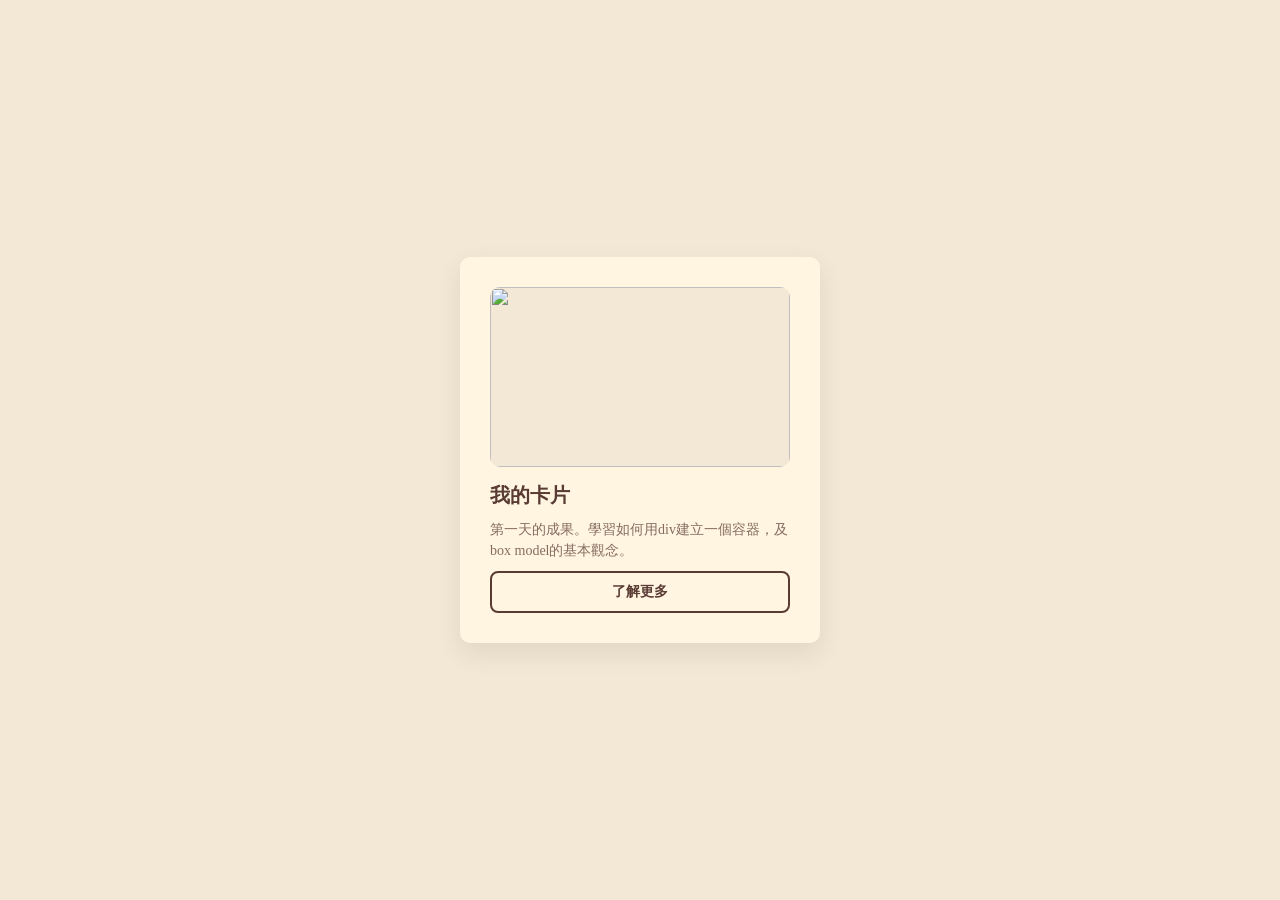
==== index.html @ f7aa59dc "init" ====
<!DOCTYPE html>
<html>

<head>
  <meta charset="UTF-8">
  <meta name="viewport" content="width=device-width, initial-scale=1">
  <title>CARD</title>
  <link rel="stylesheet" href="style.css">
</head>

<body>
  <div class="card">
    <div id="img_container">
      <img src="https://qetruucnsgahdyicltyb.supabase.co/storage/v1/object/public/illustration/angry_cat_20905136.png" alt="" />
    </div>
    <div id="title">我的卡片</div>
    <div id="description">
      第一天的成果。學習如何用div建立一個容器，及box model的基本觀念。
    </div>
    <button class="card-btn" type="">了解更多</button>
  </div>
</body>

</html>
---- style.css ----
body{
  background-color: #F2E8D5;
  /*background-color: #FFF5E0;*/
  display: flex;
  justify-content: center;
  align-items: center;
  color: #593B34;
  height: 100vh;
  margin: 0;
}

.card{
  width: 300px;
  background-color: #F2E8D5;
  background-color: #FFF5E0;
  padding: 30px;
  /*border: 1.5px solid #593B34;*/
  border-radius: 10px;
  box-shadow: 0 10px 25px rgba(89, 59, 52, 0.1);
  
  transition: all 0.3s ease;
}

.card:hover{
  box-shadow: 0 20px 40px rgba(89, 59, 52, 0.2);
  transform: translateY(-10px);
}

#img_container{
  height: 180px;
  background-color: #F2E8D5;
  border-radius: 10px;
  margin-bottom: 15px;
  
  overflow: hidden;
}

#img_container img{
  width: 100%;
  height: 100%;
  object-fit: cover;
  
  transition: transform 0.5s ease;
}

.card:hover #img_container img{
  transform: scale(1.1);
}

#title{
  font-size: 20px;
  font-weight:bold;
  margin-bottom: 10px;
}

#description{
  font-size: 14px;
  color: #866C5F;
  line-height: 1.5;
}

/*.card-btn{
  width: 100%;
  background-color: #593B34;
  color: #FFF5E0;
  padding: 10px;
  border: none;
  border-radius: 8px;
  margin-top: 10px;
  font-size: 14px;
  font-weight: bold;
  
  transition: all 0.2s ease;
}

.card-btn:hover{
  background-color: #866C5F;
}*/

.card-btn {
  width: 100%;
  background-color: transparent;
  color: #593B34;
  padding: 10px;
  border: 2px solid #593B34;
  border-radius: 8px;
  margin-top: 10px;
  font-size: 14px;
  font-weight: bold;
  
  transition: all 0.2s ease;
}

.card-btn:hover {
  background-color: #593B34;
  color: #FFF5E0;
}

.card-btn:active{
  transform: scale(0.98);
}
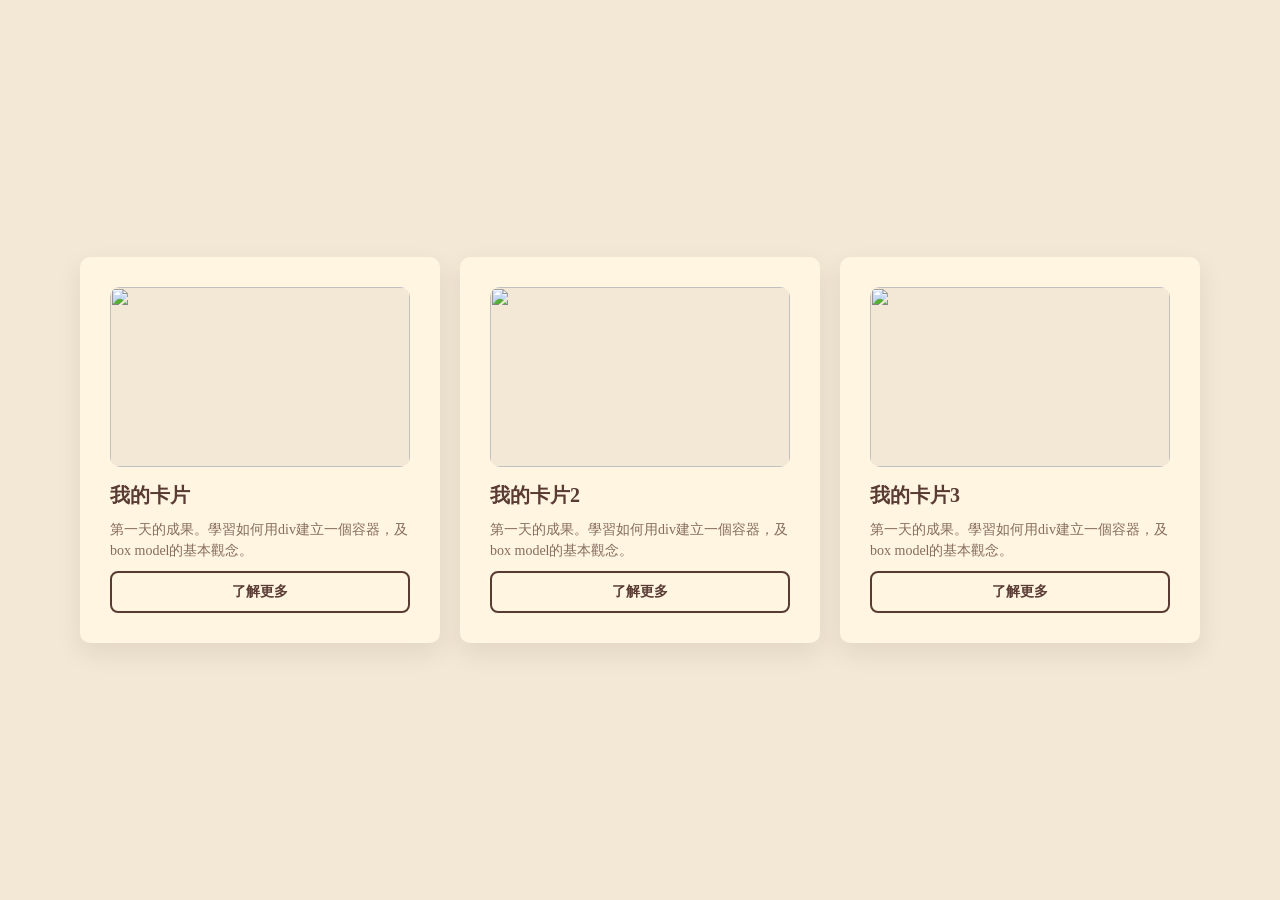
==== commit 5a19da0d: "變成3張卡片加入RWD" ====
--- a/index.html
+++ b/index.html
@@ -9,15 +9,37 @@
 </head>
 
 <body>
-  <div class="card">
-    <div id="img_container">
-      <img src="https://qetruucnsgahdyicltyb.supabase.co/storage/v1/object/public/illustration/angry_cat_20905136.png" alt="" />
+  <div class="container">
+    <div class="card">
+      <div class="img_container">
+        <img src="https://qetruucnsgahdyicltyb.supabase.co/storage/v1/object/public/illustration/angry_cat_20905136.png" alt="" />
+      </div>
+      <div class="card-title">我的卡片</div>
+      <div class="description">
+        第一天的成果。學習如何用div建立一個容器，及box model的基本觀念。
+      </div>
+      <button class="card-btn" type="">了解更多</button>
     </div>
-    <div id="title">我的卡片</div>
-    <div id="description">
-      第一天的成果。學習如何用div建立一個容器，及box model的基本觀念。
+    <div class="card">
+      <div class="img_container">
+        <img src="https://qetruucnsgahdyicltyb.supabase.co/storage/v1/object/public/illustration/angry_cat_20905136.png" alt="" />
+      </div>
+      <div class="card-title">我的卡片2</div>
+      <div class="description">
+        第一天的成果。學習如何用div建立一個容器，及box model的基本觀念。
+      </div>
+      <button class="card-btn" type="">了解更多</button>
     </div>
-    <button class="card-btn" type="">了解更多</button>
+    <div class="card">
+      <div class="img_container">
+        <img src="https://qetruucnsgahdyicltyb.supabase.co/storage/v1/object/public/illustration/angry_cat_20905136.png" alt="" />
+      </div>
+      <div class="card-title">我的卡片3</div>
+      <div class="description">
+        第一天的成果。學習如何用div建立一個容器，及box model的基本觀念。
+      </div>
+      <button class="card-btn" type="">了解更多</button>
+    </div>
   </div>
 </body>
 
--- a/style.css
+++ b/style.css
@@ -5,12 +5,21 @@
   justify-content: center;
   align-items: center;
   color: #593B34;
-  height: 100vh;
+  min-height: 100vh;
   margin: 0;
 }
 
+.container{
+  display: flex;
+  justify-content: center;
+  align-items: center;
+  gap: 20px;
+  flex-wrap: wrap;
+}
+
 .card{
-  width: 300px;
+  max-width: 300px;
+  width: 100%;
   background-color: #F2E8D5;
   background-color: #FFF5E0;
   padding: 30px;
@@ -26,7 +35,7 @@
   transform: translateY(-10px);
 }
 
-#img_container{
+.img_container{
   height: 180px;
   background-color: #F2E8D5;
   border-radius: 10px;
@@ -35,7 +44,7 @@
   overflow: hidden;
 }
 
-#img_container img{
+.img_container img{
   width: 100%;
   height: 100%;
   object-fit: cover;
@@ -43,17 +52,17 @@
   transition: transform 0.5s ease;
 }
 
-.card:hover #img_container img{
+.card:hover .img_container img{
   transform: scale(1.1);
 }
 
-#title{
+.card-title{
   font-size: 20px;
   font-weight:bold;
   margin-bottom: 10px;
 }
 
-#description{
+.description{
   font-size: 14px;
   color: #866C5F;
   line-height: 1.5;
@@ -97,5 +106,5 @@
 }
 
 .card-btn:active{
-  transform: scale(0.98);
+  transform: scale(0.95);
 }
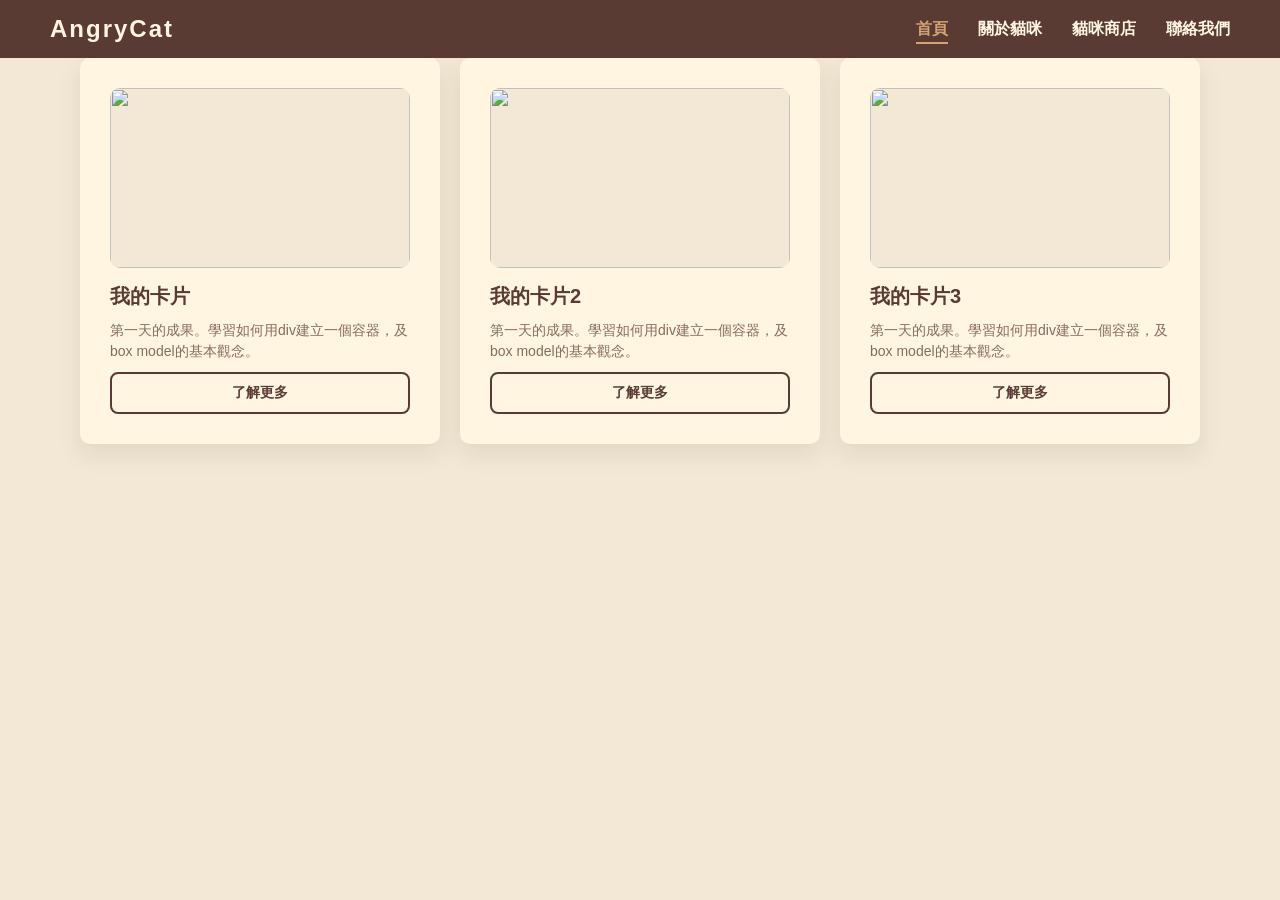
==== commit acc9d550: "加入navbar" ====
--- a/index.html
+++ b/index.html
@@ -9,6 +9,15 @@
 </head>
 
 <body>
+  <nav class="navbar">
+    <div class="logo">AngryCat</div>
+    <ul class="nav_links">
+      <li><a href="#" class="active">首頁</a></li>
+      <li><a href="#">關於貓咪</a></li>
+      <li><a href="#">貓咪商店</a></li>
+      <li><a href="#">聯絡我們</a></li>
+    </ul>
+  </nav>
   <div class="container">
     <div class="card">
       <div class="img_container">
--- a/style.css
+++ b/style.css
@@ -1,12 +1,67 @@
 body{
   background-color: #F2E8D5;
   /*background-color: #FFF5E0;*/
-  display: flex;
+  /* display: flex;
   justify-content: center;
   align-items: center;
+  flex-direction: column; */
   color: #593B34;
+  font-family: "PingFang TC", "Microsoft JhengHei", sans-serif;
   min-height: 100vh;
   margin: 0;
+}
+
+.navbar{
+  background-color: #593B34; /* 深褐色背景 */
+  padding: 15px 50px;
+  display: flex;
+  justify-content: space-between;
+  align-items: center;
+  position: sticky;
+  top: 0;
+  z-index: 1000;
+}
+
+.logo{
+  color: #FFF5E0;
+  font-size: 24px;
+  font-weight: bold;
+  letter-spacing: 2px;
+}
+
+.nav_links{
+  list-style: none;         /* 移除點點 */
+  display: flex;            /* 讓清單項目橫著排 */
+  gap: 30px;
+  margin: 0;
+}
+
+.nav_links a{
+  text-decoration: none;
+  color: #FFF5E0;
+  font-weight: bold;
+  font-size: 16px;
+  padding: 5px 0;
+  transition: all 0.3s ease;
+  position: relative;
+}
+
+.nav_links a.active{
+  color: #D4A373;
+}
+
+.nav_links a.active::after{
+  content: "";
+  position: absolute;
+  bottom: -2px;
+  left: 0;
+  width: 100%;
+  height: 2px;
+  background-color: #D4A373;
+}
+
+.nav_links a:hover{
+  color: #D4A373;
 }
 
 .container{
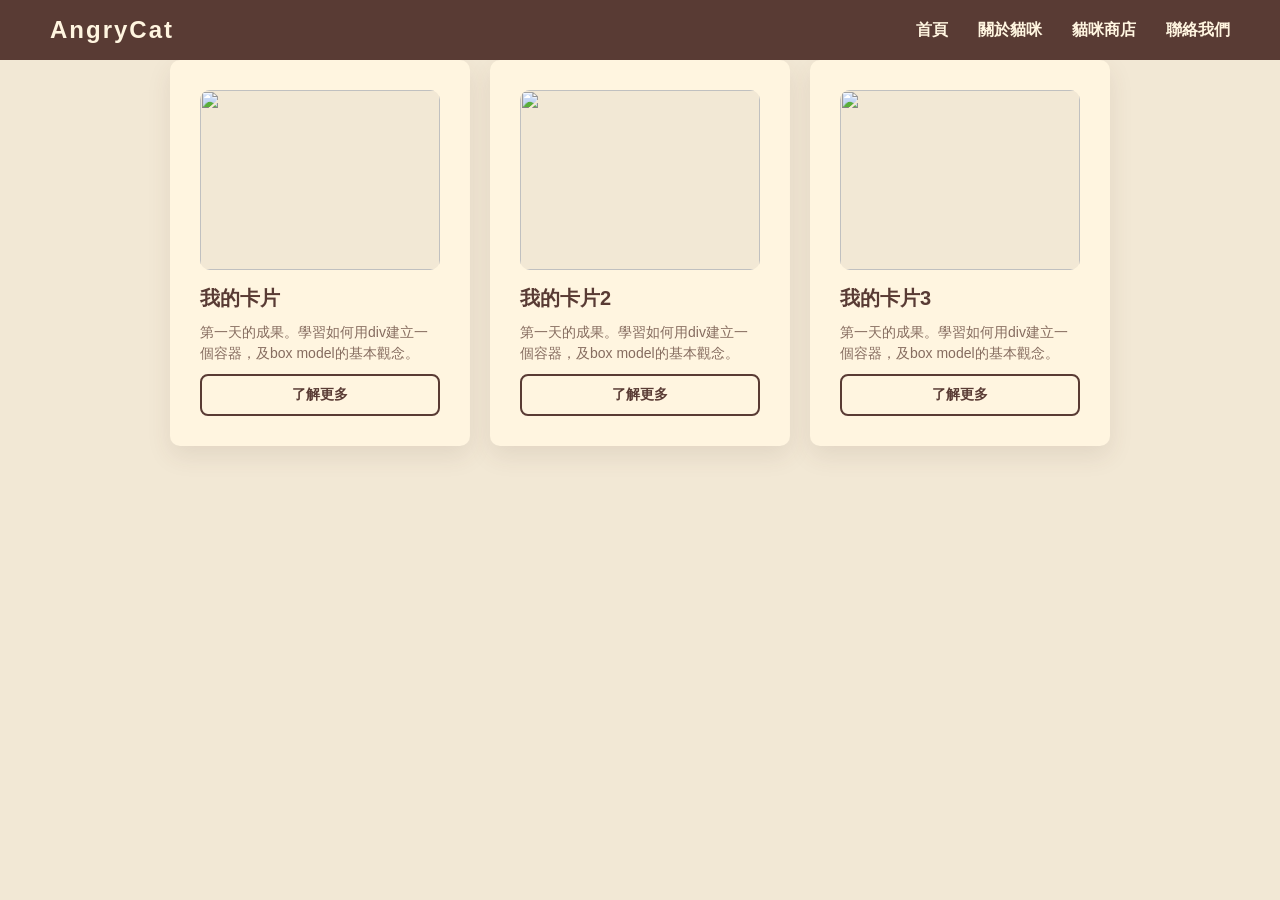
==== commit 5a21a30c: "navbar漢堡選單" ====
--- a/index.html
+++ b/index.html
@@ -11,6 +11,17 @@
 <body>
   <nav class="navbar">
     <div class="logo">AngryCat</div>
+
+    <!-- for漢堡按鈕的隱藏核取方塊 -->
+    <input type="checkbox" id="menu_control">
+
+    <!-- 漢堡按鈕 -->
+    <label for="menu_control" class="menu_btn">
+      <span></span>
+      <span></span>
+      <span></span>
+    </label>
+
     <ul class="nav_links">
       <li><a href="#" class="active">首頁</a></li>
       <li><a href="#">關於貓咪</a></li>
--- a/style.css
+++ b/style.css
@@ -1,3 +1,10 @@
+/* 基礎重置 */
+* {
+  margin: 0;
+  padding: 0;
+  box-sizing: border-box;
+}
+
 body{
   background-color: #F2E8D5;
   /*background-color: #FFF5E0;*/
@@ -13,7 +20,9 @@
 
 .navbar{
   background-color: #593B34; /* 深褐色背景 */
-  padding: 15px 50px;
+  height: 60px;
+  width: 100%;
+  padding: 0 50px;
   display: flex;
   justify-content: space-between;
   align-items: center;
@@ -33,7 +42,6 @@
   list-style: none;         /* 移除點點 */
   display: flex;            /* 讓清單項目橫著排 */
   gap: 30px;
-  margin: 0;
 }
 
 .nav_links a{
@@ -46,7 +54,7 @@
   position: relative;
 }
 
-.nav_links a.active{
+/* .nav_links a.active{
   color: #D4A373;
 }
 
@@ -58,11 +66,88 @@
   width: 100%;
   height: 2px;
   background-color: #D4A373;
-}
+} */
 
 .nav_links a:hover{
   color: #D4A373;
 }
+
+#menu_control{
+  display: none;
+}
+
+.menu_btn{
+  display: none;
+  cursor: pointer;
+  flex-direction: column;
+  gap: 5px;
+}
+
+.menu_btn span{
+  display: block;
+  width: 25px;
+  height: 3px;
+  background-color: #FFF5E0;
+  border-radius: 3px;
+  transition: 0.3s;
+}
+
+/* ------------------------------------------- */
+/* 6. 響應式設定 (Mobile) */
+/* ------------------------------------------- */
+@media (max-width: 768px) {
+  .navbar{
+    padding: 0, 20px;
+  }
+  
+  /* 顯示漢堡圖示 */
+  .menu_btn{
+    display: flex;
+  }
+
+  /* 把選單改成垂直抽屜式 */
+  .nav_links{
+    position: absolute;
+    top: 60px; /* 從導覽列下方開始 */
+    left: 0;
+    width: 100%;
+    background-color: #593B34;
+    flex-direction: column;
+    align-items: center;
+    gap: 0;
+
+    /* 預設高度為 0 且隱藏溢出內容 */
+    max-height: 0;
+    overflow: hidden;
+    transition: max-height 0.4s ease-out;
+  }
+
+  .nav_links li{
+    width: 100%;
+    text-align: center;
+  }
+
+  .nav_links a{
+    display: block;
+    padding: 20px 0;
+    border-bottom: 1px solid #FFF5E020;
+  }
+
+  #menu_control:checked ~ .nav_links {
+    max-height: 300px; /* 設定一個足夠撐開內容的高度 */
+  }
+
+  #menu_control:checked ~ .menu_btn span:nth-child(1) {
+    transform: translateY(8px) rotate(45deg);
+  }
+  #menu_control:checked ~ .menu_btn span:nth-child(2) {
+    opacity: 0;
+  }
+  #menu_control:checked ~ .menu_btn span:nth-child(3) {
+    transform: translateY(-8px) rotate(-45deg);
+  }
+}
+
 
 .container{
   display: flex;
